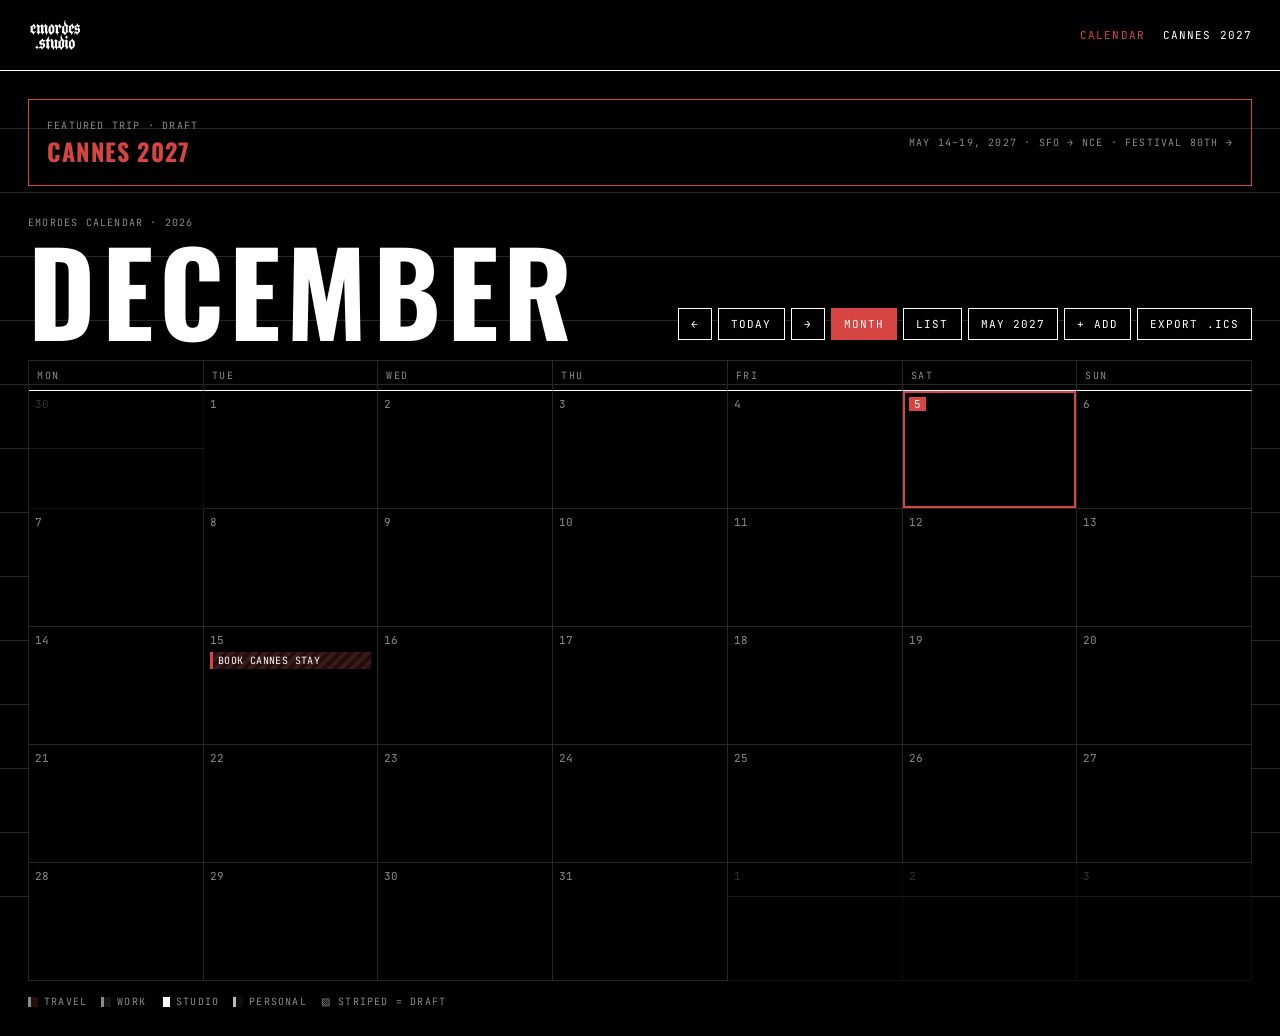
==== index.html @ 8a22586a "Emordes Calendar + Cannes 2027 trip page" ====
<!doctype html>
<html lang="en"><head><meta charset="utf-8"><meta name="viewport" content="width=device-width,initial-scale=1">
<title>EMORDES CALENDAR</title>
<link rel="preconnect" href="https://fonts.googleapis.com"><link href="https://fonts.googleapis.com/css2?family=JetBrains+Mono:wght@400;600&family=Oswald:wght@700&display=swap" rel="stylesheet">
<link rel="stylesheet" href="styles.css"></head><body>
<header class="top"><a href="index.html" aria-label="Emordes Calendar home"><img src="wordmark.png" alt="emordes"></a>
<nav aria-label="Main"><a href="index.html" aria-current="page">Calendar</a><a href="cannes.html">Cannes 2027</a></nav></header>
<main class="wrap">
<a class="feature" href="cannes.html"><span><span class="meta">Featured trip · Draft</span><br><b>CANNES 2027</b></span><span class="meta">May 14–19, 2027 · SFO → NCE · Festival 80th →</span></a>
<div class="bar"><div><p class="meta">Emordes Calendar · <span id="year"></span></p><h1 id="title" aria-live="polite"></h1></div>
<div class="ctrl"><button id="prev" aria-label="Previous month">←</button><button id="today">Today</button><button id="next" aria-label="Next month">→</button>
<button id="vMonth">Month</button><button id="vList">List</button><button id="jump">May 2027</button><button id="add">+ Add</button><button id="export">Export .ics</button></div></div>
<div id="out"></div>
<div class="legend meta"><span><i class="c-travel"></i>Travel</span><span><i class="c-work"></i>Work</span><span><i class="c-studio"></i>Studio</span><span><i class="c-personal"></i>Personal</span><span>▨ Striped = draft</span></div>
</main>
<script src="events.js"></script><script src="common.js"></script><script src="app.js"></script></body></html>
---- styles.css ----
:root{--bg:#000;--fg:#fff;--red:#D64541;--gray:#8a8a8a;--line:#262626;--mono:"JetBrains Mono",ui-monospace,monospace;--head:"Oswald",sans-serif}
*{box-sizing:border-box}html,body{margin:0;background:var(--bg);color:var(--fg);font-family:var(--mono);font-size:13px}
body{background-image:linear-gradient(var(--line) 1px,transparent 1px);background-size:100% 64px;background-attachment:fixed}
a{color:inherit}a:focus-visible,button:focus-visible,input:focus-visible,select:focus-visible,textarea:focus-visible{outline:2px solid var(--red);outline-offset:2px}
.top{display:flex;align-items:center;justify-content:space-between;gap:16px;padding:18px 28px;border-bottom:1px solid var(--fg);background:#000;position:sticky;top:0;z-index:5}
.top img{height:34px;display:block}.top nav{display:flex;gap:18px;text-transform:uppercase;letter-spacing:.1em;font-size:11px}
.top nav a{text-decoration:none}.top nav a[aria-current]{color:var(--red)}
h1,h2,h3{font-family:var(--head);font-weight:700;text-transform:uppercase;letter-spacing:.05em;margin:0}
h1{font-size:clamp(48px,9vw,128px);line-height:.88}h2{font-size:28px}
.wrap{padding:28px}.meta{color:var(--gray);text-transform:uppercase;letter-spacing:.12em;font-size:10px}
.bar{display:flex;flex-wrap:wrap;align-items:end;justify-content:space-between;gap:16px;margin-bottom:20px}
.ctrl{display:flex;gap:6px;flex-wrap:wrap}
button,.btn{background:#000;color:var(--fg);border:1px solid var(--fg);font:inherit;text-transform:uppercase;letter-spacing:.1em;font-size:11px;padding:8px 12px;cursor:pointer;text-decoration:none;display:inline-block}
button:hover,.btn:hover{background:var(--fg);color:#000}button.on{background:var(--red);border-color:var(--red);color:#fff}
.feature{display:block;border:1px solid var(--red);padding:16px 18px;margin-bottom:20px;text-decoration:none;display:flex;justify-content:space-between;gap:12px;align-items:center;flex-wrap:wrap}
.feature b{font-family:var(--head);font-size:24px;letter-spacing:.05em;color:var(--red)}
.grid{display:grid;grid-template-columns:repeat(7,1fr);border-left:1px solid var(--line);border-top:1px solid var(--line)}
.dow{padding:8px;border-right:1px solid var(--line);border-bottom:1px solid var(--fg);color:var(--gray);font-size:10px;letter-spacing:.15em}
.day{min-height:118px;padding:6px;border-right:1px solid var(--line);border-bottom:1px solid var(--line);background:#000;display:flex;flex-direction:column;gap:3px}
.day.out{opacity:.35}.day .n{font-size:11px;color:var(--gray);margin-bottom:2px}
.day.today{box-shadow:inset 0 0 0 2px var(--red)}.day.today .n{color:#fff;background:var(--red);align-self:flex-start;padding:0 5px}
.tag{all:unset;cursor:pointer;font-size:10px;padding:2px 5px;white-space:nowrap;overflow:hidden;text-overflow:ellipsis;text-transform:uppercase;letter-spacing:.04em;border-left:3px solid}
.tag:focus-visible{outline:2px solid var(--red)}
.c-travel{border-color:var(--red);background:rgba(214,69,65,.18)}.c-work{border-color:#fff;background:#151515}
.c-studio{border-color:#fff;background:#fff;color:#000}.c-personal{border-color:var(--gray);color:#bbb;background:#0d0d0d}
.tag.draft{background-image:repeating-linear-gradient(135deg,transparent 0 4px,rgba(255,255,255,.07) 4px 8px)}
.legend{display:flex;gap:14px;flex-wrap:wrap;margin-top:14px}.legend span{display:flex;gap:6px;align-items:center}.legend i{width:10px;height:10px;display:inline-block;border-left:3px solid}
.list{border-top:1px solid var(--fg)}.row{display:grid;grid-template-columns:160px 1fr 120px;gap:14px;padding:14px 0;border-bottom:1px solid var(--line);cursor:pointer;align-items:baseline}
.row:hover h3{color:var(--red)}.row h3{font-size:20px}
.panel{position:fixed;top:0;right:0;height:100%;width:min(440px,100%);background:#000;border-left:1px solid var(--fg);z-index:20;transform:translateX(100%);transition:transform .25s;overflow:auto;padding:24px}
.panel.open{transform:none}.panel h2{font-size:34px;margin:10px 0 18px;line-height:1}
.kv{display:grid;grid-template-columns:90px 1fr;gap:6px 10px;border-top:1px solid var(--line);padding-top:12px;margin-bottom:16px}
.kv dt{color:var(--gray);font-size:10px;letter-spacing:.12em;text-transform:uppercase}.kv dd{margin:0}
.check label{display:flex;gap:8px;padding:6px 0;border-bottom:1px dashed var(--line);cursor:pointer}
.check input{accent-color:var(--red)}.draftb{display:inline-block;border:1px solid var(--red);color:var(--red);padding:1px 6px;font-size:10px;letter-spacing:.15em}
.scrim{position:fixed;inset:0;background:rgba(0,0,0,.6);z-index:15;display:none}.scrim.open{display:block}
form.add{display:grid;gap:8px}form.add input,form.add select,form.add textarea{background:#000;color:#fff;border:1px solid var(--line);font:inherit;padding:8px}
form.add label{display:grid;gap:4px;font-size:10px;letter-spacing:.12em;text-transform:uppercase;color:var(--gray)}
/* cannes */
.hero{border-bottom:1px solid var(--fg);padding:40px 28px 28px;position:relative;overflow:hidden}
.hero h1 em{font-style:normal;color:var(--red)}
.count{display:flex;gap:28px;margin-top:24px;flex-wrap:wrap}.count div{font-family:var(--head);font-size:56px;line-height:1}.count small{display:block;font-family:var(--mono);font-size:10px;color:var(--gray);letter-spacing:.15em}
.sec{padding:28px;border-bottom:1px solid var(--line)}.sec h2{margin-bottom:16px}.sec h2 span{color:var(--red)}
.days{display:grid;grid-template-columns:repeat(auto-fill,minmax(220px,1fr));gap:1px;background:var(--line);border:1px solid var(--line)}
.days article{background:#000;padding:16px}.days h3{font-size:20px;margin:6px 0 8px}.days p{margin:0;line-height:1.55;color:#ccc}
.two{display:grid;grid-template-columns:1fr 1fr;gap:28px}
.calc{display:grid;gap:10px}.calc label{display:grid;grid-template-columns:1fr 110px;align-items:center;gap:10px;border-bottom:1px dashed var(--line);padding-bottom:6px}
.calc input{background:#000;color:#fff;border:1px solid var(--line);font:inherit;padding:6px;width:100%}
.total{font-family:var(--head);font-size:44px;color:var(--red)}
table{width:100%;border-collapse:collapse}td,th{border-bottom:1px solid var(--line);padding:8px 4px;text-align:left}th{color:var(--gray);font-size:10px;letter-spacing:.12em;text-transform:uppercase;font-weight:400}
@media (max-width:720px){.top{padding:14px 16px}.top img{height:26px}.wrap,.sec{padding:16px}.hero{padding:28px 16px}
.day{min-height:64px;padding:3px}.tag{font-size:0;padding:0;height:5px;border-left:0}.c-studio{background:#fff}.c-work{background:#666}.c-travel{background:var(--red)}.c-personal{background:var(--gray)}
.row{grid-template-columns:1fr}.two{grid-template-columns:1fr}.count div{font-size:40px}}
@media (prefers-reduced-motion:reduce){.panel{transition:none}}
html,body{overflow-x:hidden}.day,.dow{min-width:0}.grid{grid-template-columns:repeat(7,minmax(0,1fr))}
.days{grid-template-columns:repeat(auto-fill,minmax(min(220px,100%),1fr))}.top nav{flex-wrap:wrap;justify-content:flex-end}
.calc label{grid-template-columns:1fr 90px}.hero p,.meta{overflow-wrap:anywhere}td{overflow-wrap:anywhere}
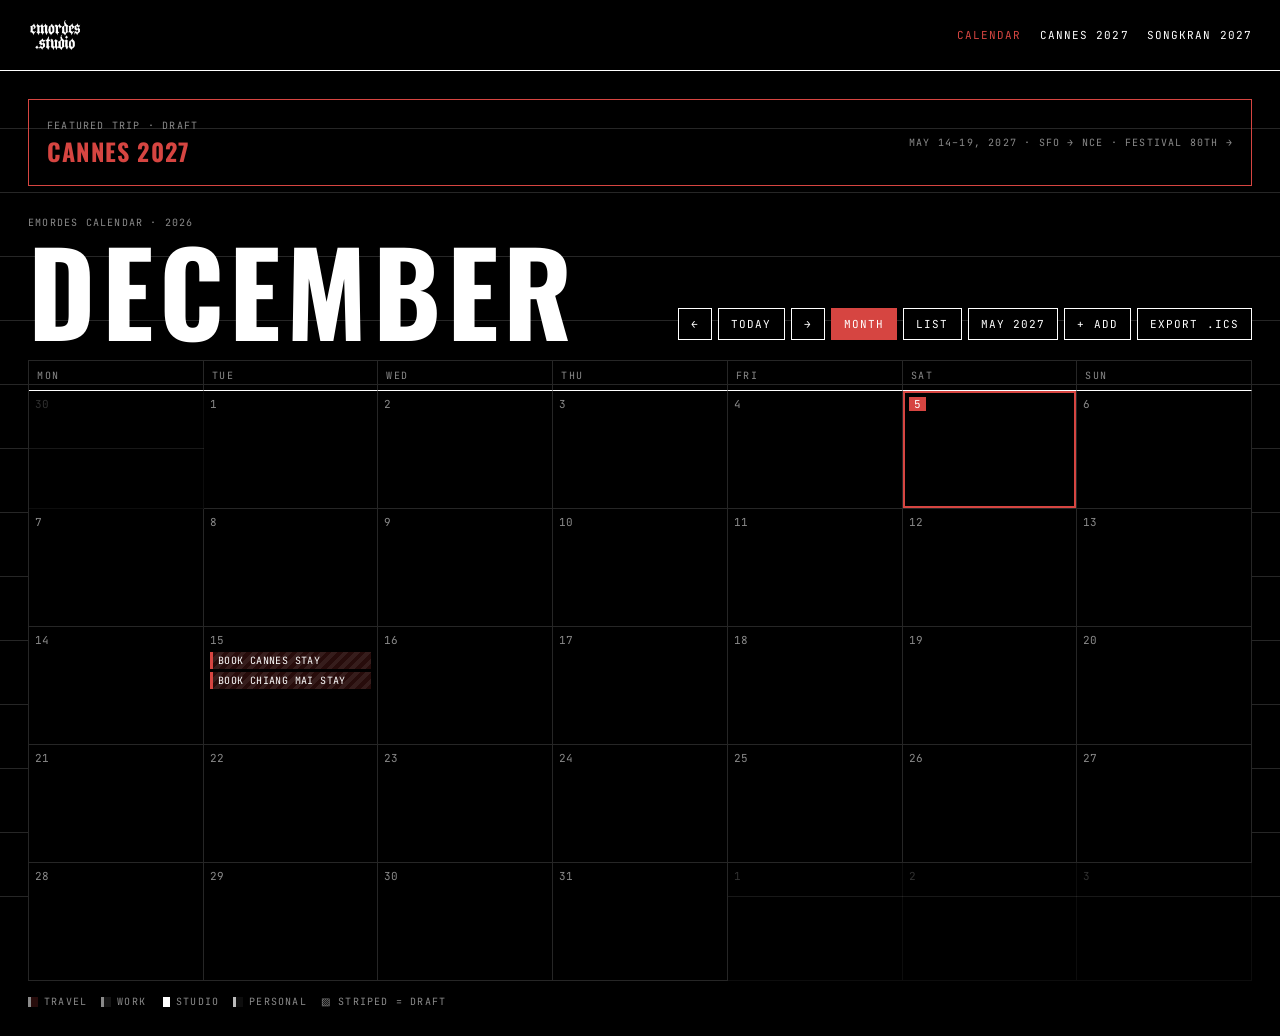
==== commit 74912ae2: "Add Songkran 2027 trip page + booking events" ====
--- a/index.html
+++ b/index.html
@@ -4,7 +4,7 @@
 <link rel="preconnect" href="https://fonts.googleapis.com"><link href="https://fonts.googleapis.com/css2?family=JetBrains+Mono:wght@400;600&family=Oswald:wght@700&display=swap" rel="stylesheet">
 <link rel="stylesheet" href="styles.css"></head><body>
 <header class="top"><a href="index.html" aria-label="Emordes Calendar home"><img src="wordmark.png" alt="emordes"></a>
-<nav aria-label="Main"><a href="index.html" aria-current="page">Calendar</a><a href="cannes.html">Cannes 2027</a></nav></header>
+<nav aria-label="Main"><a href="index.html" aria-current="page">Calendar</a><a href="cannes.html">Cannes 2027</a><a href="songkran.html">Songkran 2027</a></nav></header>
 <main class="wrap">
 <a class="feature" href="cannes.html"><span><span class="meta">Featured trip · Draft</span><br><b>CANNES 2027</b></span><span class="meta">May 14–19, 2027 · SFO → NCE · Festival 80th →</span></a>
 <div class="bar"><div><p class="meta">Emordes Calendar · <span id="year"></span></p><h1 id="title" aria-live="polite"></h1></div>
--- a/styles.css
+++ b/styles.css
@@ -55,3 +55,4 @@
 html,body{overflow-x:hidden}.day,.dow{min-width:0}.grid{grid-template-columns:repeat(7,minmax(0,1fr))}
 .days{grid-template-columns:repeat(auto-fill,minmax(min(220px,100%),1fr))}.top nav{flex-wrap:wrap;justify-content:flex-end}
 .calc label{grid-template-columns:1fr 90px}.hero p,.meta{overflow-wrap:anywhere}td{overflow-wrap:anywhere}
+button[aria-pressed="true"]{background:#D64541;color:#fff;border-color:#D64541}
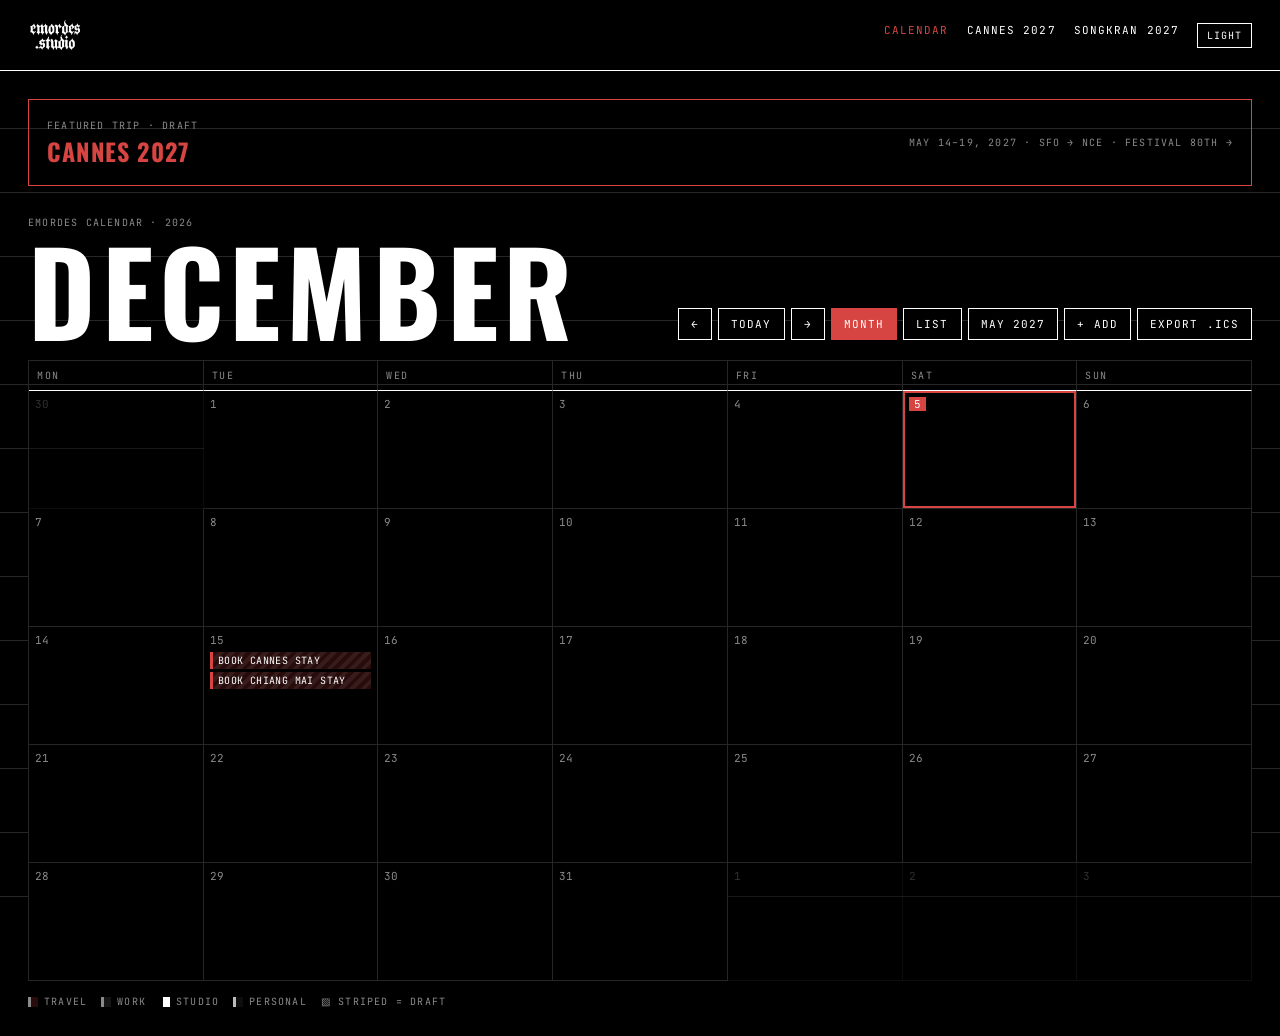
==== commit de9a2bbb: "Add light mode toggle" ====
--- a/index.html
+++ b/index.html
@@ -1,10 +1,10 @@
 <!doctype html>
-<html lang="en"><head><meta charset="utf-8"><meta name="viewport" content="width=device-width,initial-scale=1">
+<html lang="en"><head><meta charset="utf-8"><script>try{if(localStorage.getItem("emordes-theme")==="light")document.documentElement.dataset.theme="light"}catch(e){}</script><meta name="viewport" content="width=device-width,initial-scale=1">
 <title>EMORDES CALENDAR</title>
 <link rel="preconnect" href="https://fonts.googleapis.com"><link href="https://fonts.googleapis.com/css2?family=JetBrains+Mono:wght@400;600&family=Oswald:wght@700&display=swap" rel="stylesheet">
 <link rel="stylesheet" href="styles.css"></head><body>
 <header class="top"><a href="index.html" aria-label="Emordes Calendar home"><img src="wordmark.png" alt="emordes"></a>
-<nav aria-label="Main"><a href="index.html" aria-current="page">Calendar</a><a href="cannes.html">Cannes 2027</a><a href="songkran.html">Songkran 2027</a></nav></header>
+<nav aria-label="Main"><a href="index.html" aria-current="page">Calendar</a><a href="cannes.html">Cannes 2027</a><a href="songkran.html">Songkran 2027</a><button class="themet" type="button" aria-label="Toggle light mode" onclick="(function(b){var r=document.documentElement,l=r.dataset.theme!=='light';if(l)r.dataset.theme='light';else delete r.dataset.theme;try{localStorage.setItem('emordes-theme',l?'light':'dark')}catch(e){}b.textContent=l?'Dark':'Light';b.setAttribute('aria-pressed',l)})(this)">Light</button><script>if(document.documentElement.dataset.theme==="light"){var t=document.currentScript.previousElementSibling;t.textContent="Dark";t.setAttribute("aria-pressed","true")}</script></nav></header>
 <main class="wrap">
 <a class="feature" href="cannes.html"><span><span class="meta">Featured trip · Draft</span><br><b>CANNES 2027</b></span><span class="meta">May 14–19, 2027 · SFO → NCE · Festival 80th →</span></a>
 <div class="bar"><div><p class="meta">Emordes Calendar · <span id="year"></span></p><h1 id="title" aria-live="polite"></h1></div>
--- a/styles.css
+++ b/styles.css
@@ -1,8 +1,8 @@
-:root{--bg:#000;--fg:#fff;--red:#D64541;--gray:#8a8a8a;--line:#262626;--mono:"JetBrains Mono",ui-monospace,monospace;--head:"Oswald",sans-serif}
+:root{--bg:#000;--fg:#fff;--surf:#000;--soft:#ccc;--work:#151515;--pers:#0d0d0d;--perstx:#bbb;--stripe:rgba(255,255,255,.07);--scrim:rgba(0,0,0,.6);--red:#D64541;--gray:#8a8a8a;--line:#262626;--mono:"JetBrains Mono",ui-monospace,monospace;--head:"Oswald",sans-serif}
 *{box-sizing:border-box}html,body{margin:0;background:var(--bg);color:var(--fg);font-family:var(--mono);font-size:13px}
 body{background-image:linear-gradient(var(--line) 1px,transparent 1px);background-size:100% 64px;background-attachment:fixed}
 a{color:inherit}a:focus-visible,button:focus-visible,input:focus-visible,select:focus-visible,textarea:focus-visible{outline:2px solid var(--red);outline-offset:2px}
-.top{display:flex;align-items:center;justify-content:space-between;gap:16px;padding:18px 28px;border-bottom:1px solid var(--fg);background:#000;position:sticky;top:0;z-index:5}
+.top{display:flex;align-items:center;justify-content:space-between;gap:16px;padding:18px 28px;border-bottom:1px solid var(--fg);background:var(--surf);position:sticky;top:0;z-index:5}
 .top img{height:34px;display:block}.top nav{display:flex;gap:18px;text-transform:uppercase;letter-spacing:.1em;font-size:11px}
 .top nav a{text-decoration:none}.top nav a[aria-current]{color:var(--red)}
 h1,h2,h3{font-family:var(--head);font-weight:700;text-transform:uppercase;letter-spacing:.05em;margin:0}
@@ -10,31 +10,31 @@
 .wrap{padding:28px}.meta{color:var(--gray);text-transform:uppercase;letter-spacing:.12em;font-size:10px}
 .bar{display:flex;flex-wrap:wrap;align-items:end;justify-content:space-between;gap:16px;margin-bottom:20px}
 .ctrl{display:flex;gap:6px;flex-wrap:wrap}
-button,.btn{background:#000;color:var(--fg);border:1px solid var(--fg);font:inherit;text-transform:uppercase;letter-spacing:.1em;font-size:11px;padding:8px 12px;cursor:pointer;text-decoration:none;display:inline-block}
-button:hover,.btn:hover{background:var(--fg);color:#000}button.on{background:var(--red);border-color:var(--red);color:#fff}
+button,.btn{background:var(--surf);color:var(--fg);border:1px solid var(--fg);font:inherit;text-transform:uppercase;letter-spacing:.1em;font-size:11px;padding:8px 12px;cursor:pointer;text-decoration:none;display:inline-block}
+button:hover,.btn:hover{background:var(--fg);color:var(--bg)}button.on{background:var(--red);border-color:var(--red);color:#fff}
 .feature{display:block;border:1px solid var(--red);padding:16px 18px;margin-bottom:20px;text-decoration:none;display:flex;justify-content:space-between;gap:12px;align-items:center;flex-wrap:wrap}
 .feature b{font-family:var(--head);font-size:24px;letter-spacing:.05em;color:var(--red)}
 .grid{display:grid;grid-template-columns:repeat(7,1fr);border-left:1px solid var(--line);border-top:1px solid var(--line)}
 .dow{padding:8px;border-right:1px solid var(--line);border-bottom:1px solid var(--fg);color:var(--gray);font-size:10px;letter-spacing:.15em}
-.day{min-height:118px;padding:6px;border-right:1px solid var(--line);border-bottom:1px solid var(--line);background:#000;display:flex;flex-direction:column;gap:3px}
+.day{min-height:118px;padding:6px;border-right:1px solid var(--line);border-bottom:1px solid var(--line);background:var(--surf);display:flex;flex-direction:column;gap:3px}
 .day.out{opacity:.35}.day .n{font-size:11px;color:var(--gray);margin-bottom:2px}
 .day.today{box-shadow:inset 0 0 0 2px var(--red)}.day.today .n{color:#fff;background:var(--red);align-self:flex-start;padding:0 5px}
 .tag{all:unset;cursor:pointer;font-size:10px;padding:2px 5px;white-space:nowrap;overflow:hidden;text-overflow:ellipsis;text-transform:uppercase;letter-spacing:.04em;border-left:3px solid}
 .tag:focus-visible{outline:2px solid var(--red)}
-.c-travel{border-color:var(--red);background:rgba(214,69,65,.18)}.c-work{border-color:#fff;background:#151515}
-.c-studio{border-color:#fff;background:#fff;color:#000}.c-personal{border-color:var(--gray);color:#bbb;background:#0d0d0d}
-.tag.draft{background-image:repeating-linear-gradient(135deg,transparent 0 4px,rgba(255,255,255,.07) 4px 8px)}
+.c-travel{border-color:var(--red);background:rgba(214,69,65,.18)}.c-work{border-color:var(--fg);background:var(--work)}
+.c-studio{border-color:var(--fg);background:var(--fg);color:var(--bg)}.c-personal{border-color:var(--gray);color:var(--perstx);background:var(--pers)}
+.tag.draft{background-image:repeating-linear-gradient(135deg,transparent 0 4px,var(--stripe) 4px 8px)}
 .legend{display:flex;gap:14px;flex-wrap:wrap;margin-top:14px}.legend span{display:flex;gap:6px;align-items:center}.legend i{width:10px;height:10px;display:inline-block;border-left:3px solid}
 .list{border-top:1px solid var(--fg)}.row{display:grid;grid-template-columns:160px 1fr 120px;gap:14px;padding:14px 0;border-bottom:1px solid var(--line);cursor:pointer;align-items:baseline}
 .row:hover h3{color:var(--red)}.row h3{font-size:20px}
-.panel{position:fixed;top:0;right:0;height:100%;width:min(440px,100%);background:#000;border-left:1px solid var(--fg);z-index:20;transform:translateX(100%);transition:transform .25s;overflow:auto;padding:24px}
+.panel{position:fixed;top:0;right:0;height:100%;width:min(440px,100%);background:var(--surf);border-left:1px solid var(--fg);z-index:20;transform:translateX(100%);transition:transform .25s;overflow:auto;padding:24px}
 .panel.open{transform:none}.panel h2{font-size:34px;margin:10px 0 18px;line-height:1}
 .kv{display:grid;grid-template-columns:90px 1fr;gap:6px 10px;border-top:1px solid var(--line);padding-top:12px;margin-bottom:16px}
 .kv dt{color:var(--gray);font-size:10px;letter-spacing:.12em;text-transform:uppercase}.kv dd{margin:0}
 .check label{display:flex;gap:8px;padding:6px 0;border-bottom:1px dashed var(--line);cursor:pointer}
 .check input{accent-color:var(--red)}.draftb{display:inline-block;border:1px solid var(--red);color:var(--red);padding:1px 6px;font-size:10px;letter-spacing:.15em}
-.scrim{position:fixed;inset:0;background:rgba(0,0,0,.6);z-index:15;display:none}.scrim.open{display:block}
-form.add{display:grid;gap:8px}form.add input,form.add select,form.add textarea{background:#000;color:#fff;border:1px solid var(--line);font:inherit;padding:8px}
+.scrim{position:fixed;inset:0;background:var(--scrim);z-index:15;display:none}.scrim.open{display:block}
+form.add{display:grid;gap:8px}form.add input,form.add select,form.add textarea{background:var(--surf);color:var(--fg);border:1px solid var(--line);font:inherit;padding:8px}
 form.add label{display:grid;gap:4px;font-size:10px;letter-spacing:.12em;text-transform:uppercase;color:var(--gray)}
 /* cannes */
 .hero{border-bottom:1px solid var(--fg);padding:40px 28px 28px;position:relative;overflow:hidden}
@@ -42,17 +42,22 @@
 .count{display:flex;gap:28px;margin-top:24px;flex-wrap:wrap}.count div{font-family:var(--head);font-size:56px;line-height:1}.count small{display:block;font-family:var(--mono);font-size:10px;color:var(--gray);letter-spacing:.15em}
 .sec{padding:28px;border-bottom:1px solid var(--line)}.sec h2{margin-bottom:16px}.sec h2 span{color:var(--red)}
 .days{display:grid;grid-template-columns:repeat(auto-fill,minmax(220px,1fr));gap:1px;background:var(--line);border:1px solid var(--line)}
-.days article{background:#000;padding:16px}.days h3{font-size:20px;margin:6px 0 8px}.days p{margin:0;line-height:1.55;color:#ccc}
+.days article{background:var(--surf);padding:16px}.days h3{font-size:20px;margin:6px 0 8px}.days p{margin:0;line-height:1.55;color:var(--soft)}
 .two{display:grid;grid-template-columns:1fr 1fr;gap:28px}
 .calc{display:grid;gap:10px}.calc label{display:grid;grid-template-columns:1fr 110px;align-items:center;gap:10px;border-bottom:1px dashed var(--line);padding-bottom:6px}
-.calc input{background:#000;color:#fff;border:1px solid var(--line);font:inherit;padding:6px;width:100%}
+.calc input{background:var(--surf);color:var(--fg);border:1px solid var(--line);font:inherit;padding:6px;width:100%}
 .total{font-family:var(--head);font-size:44px;color:var(--red)}
 table{width:100%;border-collapse:collapse}td,th{border-bottom:1px solid var(--line);padding:8px 4px;text-align:left}th{color:var(--gray);font-size:10px;letter-spacing:.12em;text-transform:uppercase;font-weight:400}
 @media (max-width:720px){.top{padding:14px 16px}.top img{height:26px}.wrap,.sec{padding:16px}.hero{padding:28px 16px}
-.day{min-height:64px;padding:3px}.tag{font-size:0;padding:0;height:5px;border-left:0}.c-studio{background:#fff}.c-work{background:#666}.c-travel{background:var(--red)}.c-personal{background:var(--gray)}
+.day{min-height:64px;padding:3px}.tag{font-size:0;padding:0;height:5px;border-left:0}.c-studio{background:var(--fg)}.c-work{background:#666}.c-travel{background:var(--red)}.c-personal{background:var(--gray)}
 .row{grid-template-columns:1fr}.two{grid-template-columns:1fr}.count div{font-size:40px}}
 @media (prefers-reduced-motion:reduce){.panel{transition:none}}
 html,body{overflow-x:hidden}.day,.dow{min-width:0}.grid{grid-template-columns:repeat(7,minmax(0,1fr))}
 .days{grid-template-columns:repeat(auto-fill,minmax(min(220px,100%),1fr))}.top nav{flex-wrap:wrap;justify-content:flex-end}
 .calc label{grid-template-columns:1fr 90px}.hero p,.meta{overflow-wrap:anywhere}td{overflow-wrap:anywhere}
-button[aria-pressed="true"]{background:#D64541;color:#fff;border-color:#D64541}
+button[aria-pressed="true"]:not(.themet){background:#D64541;color:#fff;border-color:#D64541}
+
+html[data-theme=light]{--bg:#F3EFEA;--fg:#141210;--surf:#F3EFEA;--gray:#6b655e;--line:#d8d1c7;--soft:#3a3632;--work:#e6e0d7;--pers:#ebe6de;--perstx:#4a453f;--stripe:rgba(0,0,0,.06);--scrim:rgba(20,18,16,.35);--red:#C23A36;color-scheme:light}
+html[data-theme=light] .top img{filter:invert(1)}
+html[data-theme=light] .c-travel{background:rgba(194,58,54,.14)}
+.themet{padding:5px 9px;font-size:10px}
